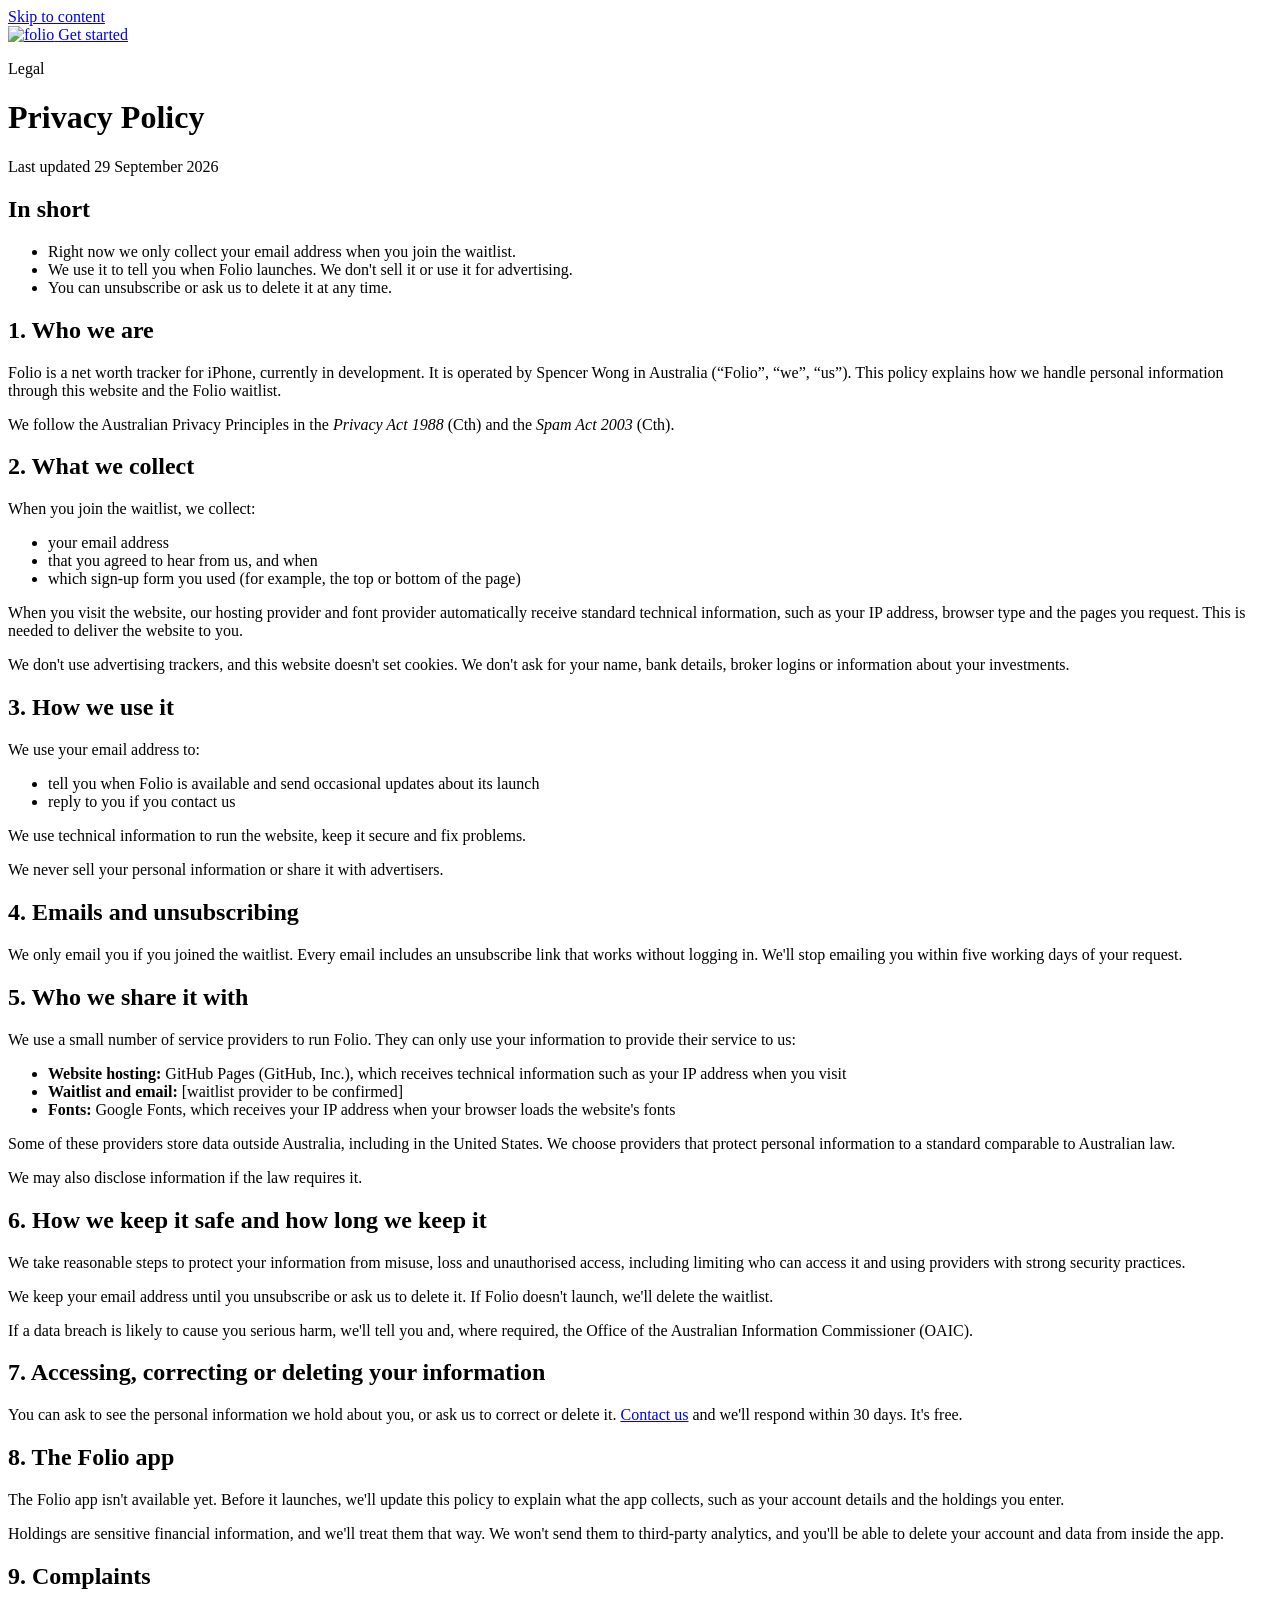
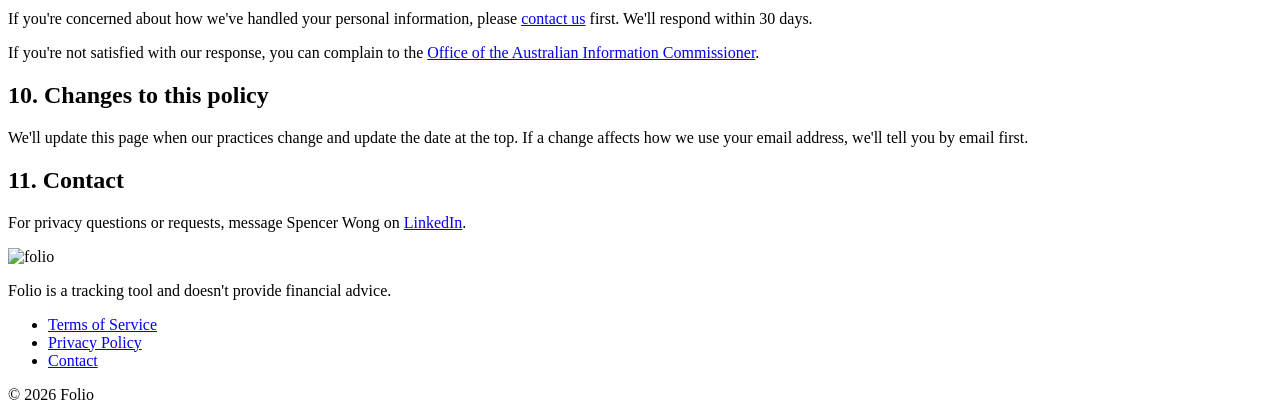
==== privacy.html @ 349275a3 "Add Terms of Service and Privacy Policy pages Co-Authored-By: Claude Opus 5.5 <noreply@anthropic.com" ====
<!doctype html>
<html lang="en-AU">
<head>
  <meta charset="utf-8">
  <meta name="viewport" content="width=device-width, initial-scale=1">
  <title>Privacy Policy · Folio</title>
  <meta name="description" content="How Folio collects, uses and protects your personal information.">
  <meta name="theme-color" content="#F6F7FA">
  <link rel="icon" href="media/favicon.svg" type="image/svg+xml">

  <link rel="preconnect" href="https://fonts.googleapis.com">
  <link rel="preconnect" href="https://fonts.gstatic.com" crossorigin>
  <link href="https://fonts.googleapis.com/css2?family=Inter:wght@400;500;600;700&display=swap" rel="stylesheet">
  <link rel="stylesheet" href="styles.css">
</head>
<body>
  <a class="skip-link" href="#main">Skip to content</a>

  <header class="site-header">
    <div class="container site-header__inner">
      <a href="index.html" class="logo" aria-label="Folio home">
        <img src="media/folio-logo.svg" alt="folio" width="434" height="168">
      </a>
      <a href="index.html#waitlist" class="btn btn--secondary btn--sm">Get started</a>
    </div>
  </header>

  <!--
    TODO before launch (PRD section 10):
    - Have a lawyer review this policy.
    - Fill in the waitlist provider in section 5.
    - Add a privacy contact email (LinkedIn alone needs an account to use).
    - Rewrite for the app (accounts, holdings, sign-in) before it collects anything.
  -->
  <main id="main" class="legal">
    <div class="container legal__inner">
      <p class="legal__kicker">Legal</p>
      <h1 class="legal__title">Privacy Policy</h1>
      <p class="legal__updated">Last updated 29 September 2026</p>

      <div class="card legal__summary">
        <h2>In short</h2>
        <ul>
          <li>Right now we only collect your email address when you join the waitlist.</li>
          <li>We use it to tell you when Folio launches. We don't sell it or use it for advertising.</li>
          <li>You can unsubscribe or ask us to delete it at any time.</li>
        </ul>
      </div>

      <section>
        <h2>1. Who we are</h2>
        <p>Folio is a net worth tracker for iPhone, currently in development. It is operated by Spencer Wong in Australia (“Folio”, “we”, “us”). This policy explains how we handle personal information through this website and the Folio waitlist.</p>
        <p>We follow the Australian Privacy Principles in the <em>Privacy Act 1988</em> (Cth) and the <em>Spam Act 2003</em> (Cth).</p>
      </section>

      <section>
        <h2>2. What we collect</h2>
        <p>When you join the waitlist, we collect:</p>
        <ul>
          <li>your email address</li>
          <li>that you agreed to hear from us, and when</li>
          <li>which sign-up form you used (for example, the top or bottom of the page)</li>
        </ul>
        <p>When you visit the website, our hosting provider and font provider automatically receive standard technical information, such as your IP address, browser type and the pages you request. This is needed to deliver the website to you.</p>
        <p>We don't use advertising trackers, and this website doesn't set cookies. We don't ask for your name, bank details, broker logins or information about your investments.</p>
      </section>

      <section>
        <h2>3. How we use it</h2>
        <p>We use your email address to:</p>
        <ul>
          <li>tell you when Folio is available and send occasional updates about its launch</li>
          <li>reply to you if you contact us</li>
        </ul>
        <p>We use technical information to run the website, keep it secure and fix problems.</p>
        <p>We never sell your personal information or share it with advertisers.</p>
      </section>

      <section>
        <h2>4. Emails and unsubscribing</h2>
        <p>We only email you if you joined the waitlist. Every email includes an unsubscribe link that works without logging in. We'll stop emailing you within five working days of your request.</p>
      </section>

      <section>
        <h2>5. Who we share it with</h2>
        <p>We use a small number of service providers to run Folio. They can only use your information to provide their service to us:</p>
        <ul>
          <li><strong>Website hosting:</strong> GitHub Pages (GitHub, Inc.), which receives technical information such as your IP address when you visit</li>
          <li><strong>Waitlist and email:</strong> [waitlist provider to be confirmed]</li>
          <li><strong>Fonts:</strong> Google Fonts, which receives your IP address when your browser loads the website's fonts</li>
        </ul>
        <p>Some of these providers store data outside Australia, including in the United States. We choose providers that protect personal information to a standard comparable to Australian law.</p>
        <p>We may also disclose information if the law requires it.</p>
      </section>

      <section>
        <h2>6. How we keep it safe and how long we keep it</h2>
        <p>We take reasonable steps to protect your information from misuse, loss and unauthorised access, including limiting who can access it and using providers with strong security practices.</p>
        <p>We keep your email address until you unsubscribe or ask us to delete it. If Folio doesn't launch, we'll delete the waitlist.</p>
        <p>If a data breach is likely to cause you serious harm, we'll tell you and, where required, the Office of the Australian Information Commissioner (OAIC).</p>
      </section>

      <section>
        <h2>7. Accessing, correcting or deleting your information</h2>
        <p>You can ask to see the personal information we hold about you, or ask us to correct or delete it. <a href="https://www.linkedin.com/in/spencerwongg/" rel="noopener" target="_blank">Contact us</a> and we'll respond within 30 days. It's free.</p>
      </section>

      <section>
        <h2>8. The Folio app</h2>
        <p>The Folio app isn't available yet. Before it launches, we'll update this policy to explain what the app collects, such as your account details and the holdings you enter.</p>
        <p>Holdings are sensitive financial information, and we'll treat them that way. We won't send them to third-party analytics, and you'll be able to delete your account and data from inside the app.</p>
      </section>

      <section>
        <h2>9. Complaints</h2>
        <p>If you're concerned about how we've handled your personal information, please <a href="https://www.linkedin.com/in/spencerwongg/" rel="noopener" target="_blank">contact us</a> first. We'll respond within 30 days.</p>
        <p>If you're not satisfied with our response, you can complain to the <a href="https://www.oaic.gov.au/privacy/privacy-complaints" rel="noopener" target="_blank">Office of the Australian Information Commissioner</a>.</p>
      </section>

      <section>
        <h2>10. Changes to this policy</h2>
        <p>We'll update this page when our practices change and update the date at the top. If a change affects how we use your email address, we'll tell you by email first.</p>
      </section>

      <section>
        <h2>11. Contact</h2>
        <p>For privacy questions or requests, message Spencer Wong on <a href="https://www.linkedin.com/in/spencerwongg/" rel="noopener" target="_blank">LinkedIn</a>.</p>
      </section>
    </div>
  </main>

  <footer class="site-footer">
    <div class="container site-footer__inner">
      <img src="media/folio-logo.svg" alt="folio" width="434" height="168" class="site-footer__logo">
      <p class="site-footer__disclaimer">Folio is a tracking tool and doesn't provide financial advice.</p>
      <nav aria-label="Footer">
        <ul class="site-footer__links">
          <li><a href="terms.html">Terms of Service</a></li>
          <li><a href="privacy.html" aria-current="page">Privacy Policy</a></li>
          <li><a href="https://www.linkedin.com/in/spencerwongg/" rel="noopener" target="_blank">Contact</a></li>
        </ul>
      </nav>
      <p class="site-footer__copy">© 2026 Folio</p>
    </div>
  </footer>
</body>
</html>
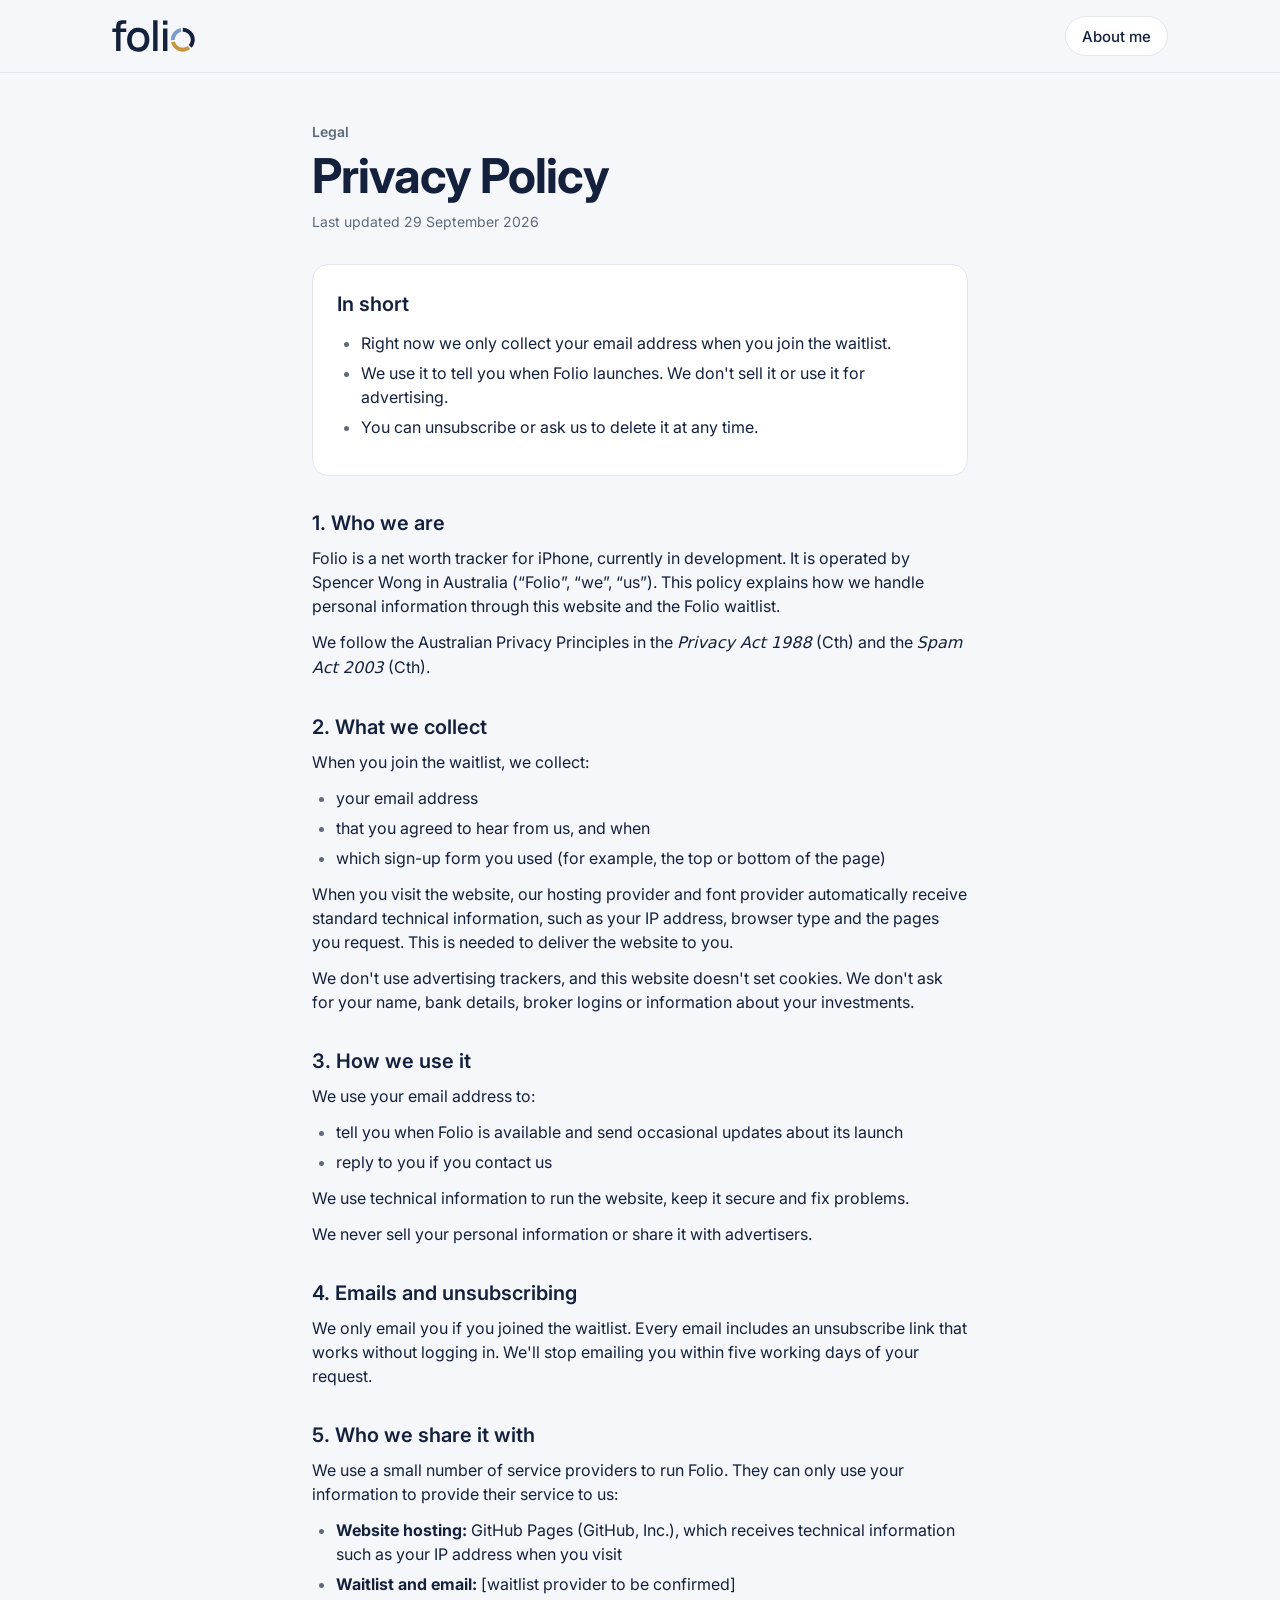
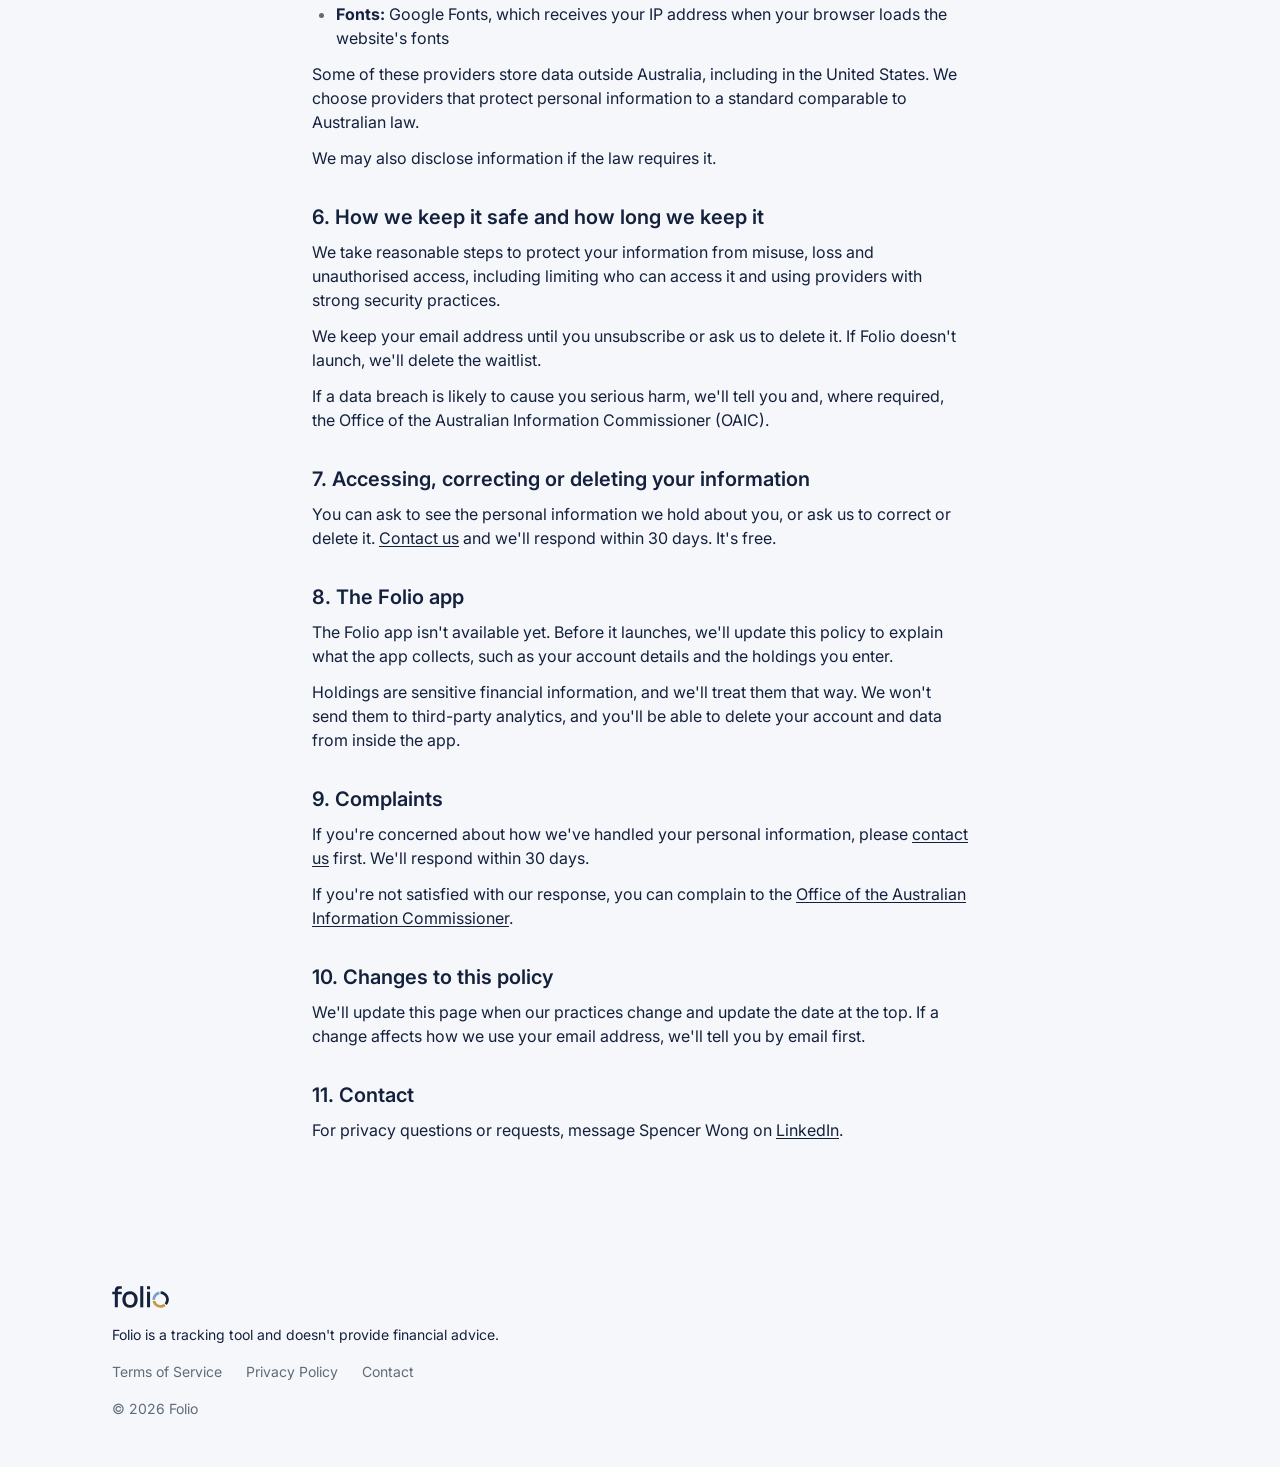
==== commit f53e225f: "Link header button to personal website Co-Authored-By: Claude Opus 5.5 <noreply@anthropic.com>" ====
--- a/privacy.html
+++ b/privacy.html
@@ -21,7 +21,7 @@
       <a href="index.html" class="logo" aria-label="Folio home">
         <img src="media/folio-logo.svg" alt="folio" width="434" height="168">
       </a>
-      <a href="index.html#waitlist" class="btn btn--secondary btn--sm">Get started</a>
+      <a href="https://spencerwong1.github.io/" class="btn btn--secondary btn--sm" rel="noopener" target="_blank">About me</a>
     </div>
   </header>
 
--- a/styles.css
+++ b/styles.css
@@ -0,0 +1,461 @@
+/* ==========================================================================
+   Tokens (single source of truth, see CLAUDE.md section 1)
+   ========================================================================== */
+:root {
+  /* Brand */
+  --navy: #14213D;
+  --gold: #C8963E;
+  --blue-grey: #7F9CC7;
+  --cream: #F1EFE8;
+
+  /* Surfaces and text */
+  --bg: #F6F7FA;
+  --surface: #FFFFFF;
+  --border: #E3E6EC;
+  --text: #14213D;
+  --text-muted: #5F6B7A;
+
+  /* Gain and loss */
+  --gain: #1E8E5A;
+  --gain-text: #187A4C;
+  --gain-tint: #E3F3EA;
+  --gain-on-navy: #4FD1A1;
+  --loss: #D64545;
+  --loss-on-navy: #FF8080;
+  --loss-tint: #FBE9E9;
+
+  /* Chart palette, in order */
+  --chart-1: #14213D;
+  --chart-2: #7F9CC7;
+  --chart-3: #2A9D8F;
+  --chart-4: #C8963E;
+  --chart-5: #8E7DBE;
+  --chart-6: #D9C7A0;
+
+  /* Type */
+  --font-sans: "Inter", system-ui, -apple-system, "Segoe UI", Roboto, sans-serif;
+
+  /* Spacing (8pt grid) */
+  --space-1: 8px;
+  --space-2: 16px;
+  --space-3: 24px;
+  --space-4: 32px;
+  --space-5: 40px;
+  --space-6: 48px;
+  --space-8: 64px;
+  --space-12: 96px;
+
+  /* Radii */
+  --radius-input: 12px;
+  --radius-card: 16px;
+  --radius-pill: 999px;
+  --radius-phone: 52px;
+
+  --container: 1120px;
+}
+
+/* ==========================================================================
+   Base
+   ========================================================================== */
+*, *::before, *::after { box-sizing: border-box; }
+
+html { -webkit-text-size-adjust: 100%; }
+@media (prefers-reduced-motion: no-preference) {
+  html { scroll-behavior: smooth; }
+}
+
+body {
+  margin: 0;
+  font-family: var(--font-sans);
+  font-size: 16px;
+  line-height: 1.5;
+  color: var(--text);
+  background: var(--bg);
+  -webkit-font-smoothing: antialiased;
+}
+
+h1, h2, h3, p, ul, ol, figure { margin: 0; }
+ul, ol { padding: 0; list-style: none; }
+img { display: block; max-width: 100%; }
+a { color: inherit; }
+
+:focus-visible {
+  outline: 2px solid var(--navy);
+  outline-offset: 3px;
+  border-radius: 4px;
+}
+
+.container {
+  width: 100%;
+  max-width: var(--container);
+  margin: 0 auto;
+  padding: 0 var(--space-2);
+}
+@media (min-width: 768px) {
+  .container { padding: 0 var(--space-4); }
+}
+
+.visually-hidden {
+  position: absolute !important;
+  width: 1px; height: 1px;
+  overflow: hidden;
+  clip: rect(0 0 0 0);
+  white-space: nowrap;
+}
+
+.skip-link {
+  position: absolute;
+  left: var(--space-2);
+  top: -100px;
+  padding: var(--space-1) var(--space-2);
+  background: var(--navy);
+  color: var(--surface);
+  border-radius: var(--radius-pill);
+  z-index: 10;
+}
+.skip-link:focus { top: var(--space-2); }
+
+/* ==========================================================================
+   Components
+   ========================================================================== */
+.btn {
+  display: inline-flex;
+  align-items: center;
+  justify-content: center;
+  height: 48px;
+  padding: 0 var(--space-3);
+  border-radius: var(--radius-pill);
+  border: 1px solid transparent;
+  font: 500 16px/1 var(--font-sans);
+  text-decoration: none;
+  white-space: nowrap;
+  cursor: pointer;
+  transition: opacity 0.15s ease;
+}
+.btn:hover { opacity: 0.88; }
+.btn--sm { height: 40px; padding: 0 var(--space-2); font-size: 15px; }
+
+.btn--primary   { background: var(--navy); color: var(--surface); }
+.btn--secondary { background: var(--surface); color: var(--navy); border-color: var(--border); }
+.btn--on-navy   { background: var(--cream); color: var(--navy); }
+
+.input {
+  width: 100%;
+  height: 48px;
+  padding: 0 var(--space-2);
+  border: 1px solid var(--border);
+  border-radius: var(--radius-input);
+  background: var(--surface);
+  color: var(--text);
+  font: 400 16px/1 var(--font-sans);
+}
+.input::placeholder { color: var(--text-muted); }
+.input[aria-invalid="true"] { border-color: var(--loss); }
+
+.card {
+  background: var(--surface);
+  border: 1px solid var(--border);
+  border-radius: var(--radius-card);
+}
+
+.pill {
+  display: inline-flex;
+  align-items: center;
+  gap: 6px;
+  padding: 6px 12px;
+  border-radius: var(--radius-pill);
+  font-size: 14px;
+  font-weight: 500;
+  font-variant-numeric: tabular-nums;
+}
+.pill--gain { background: var(--gain-tint); color: var(--gain-text); }
+
+/* Phone mockup. The exported Figma frames have square black corners outside
+   the rounded screen, so the image is clipped to the screen radius (55/393). */
+.phone {
+  width: min(300px, 78vw);
+  padding: 10px;
+  background: var(--navy);
+  border-radius: var(--radius-phone);
+  flex-shrink: 0;
+}
+.phone img {
+  width: 100%;
+  height: auto;
+  border-radius: 14% / 6.5%;
+}
+
+/* Waitlist form */
+.waitlist { max-width: 460px; }
+.waitlist__row {
+  display: flex;
+  flex-direction: column;
+  gap: var(--space-1);
+}
+@media (min-width: 480px) {
+  .waitlist__row { flex-direction: row; }
+  .waitlist__row .input { flex: 1; }
+}
+.waitlist__consent {
+  margin-top: 12px;
+  font-size: 13px;
+  color: var(--text-muted);
+}
+.waitlist__status {
+  margin-top: var(--space-1);
+  font-size: 14px;
+  font-weight: 500;
+  min-height: 1.5em;
+}
+.waitlist__status[data-state="success"] { color: var(--gain-text); }
+.waitlist__status[data-state="error"]   { color: var(--loss); }
+
+.waitlist--on-navy .input { border-color: transparent; }
+.waitlist--on-navy .waitlist__consent { color: var(--cream); opacity: 0.8; }
+.waitlist--on-navy .waitlist__status[data-state="success"] { color: var(--gain-on-navy); }
+.waitlist--on-navy .waitlist__status[data-state="error"]   { color: var(--loss-on-navy); }
+.waitlist--on-navy :focus-visible { outline-color: var(--cream); }
+
+/* ==========================================================================
+   Sections
+   ========================================================================== */
+.site-header__inner {
+  display: flex;
+  align-items: center;
+  justify-content: space-between;
+  height: 72px;
+}
+.logo { display: inline-flex; text-decoration: none; }
+.logo img { height: 32px; width: auto; }
+
+/* Hero */
+.hero { padding: var(--space-6) 0 var(--space-8); }
+.hero__inner {
+  display: flex;
+  flex-direction: column;
+  align-items: center;
+  gap: var(--space-6);
+}
+.eyebrow {
+  display: inline-flex;
+  align-items: center;
+  gap: var(--space-1);
+  margin-bottom: var(--space-2);
+  font-size: 14px;
+  font-weight: 500;
+  color: var(--text-muted);
+}
+.eyebrow__dot {
+  width: 8px; height: 8px;
+  border-radius: 50%;
+  background: var(--gold);
+}
+.hero__title {
+  font-size: clamp(36px, 8vw, 60px);
+  line-height: 1.05;
+  font-weight: 700;
+  letter-spacing: -0.03em;
+  max-width: 12ch;
+}
+.hero__lede {
+  margin: var(--space-3) 0 var(--space-4);
+  font-size: 18px;
+  color: var(--text-muted);
+  max-width: 34ch;
+}
+
+@media (min-width: 960px) {
+  .hero { padding: var(--space-8) 0 var(--space-12); }
+  .hero__inner {
+    flex-direction: row;
+    justify-content: space-between;
+    gap: var(--space-8);
+  }
+  .hero__copy { flex: 1; }
+  .hero__phone { width: 320px; }
+}
+
+/* Features */
+.features { padding: var(--space-2) 0; border-top: 1px solid var(--border); }
+.feature {
+  display: flex;
+  flex-direction: column;
+  align-items: center;
+  gap: var(--space-5);
+  padding: var(--space-6) 0;
+}
+.feature__copy { width: 100%; max-width: 440px; }
+.feature__kicker {
+  font-size: 14px;
+  font-weight: 600;
+  color: var(--text-muted);
+  margin-bottom: var(--space-1);
+}
+.feature__title {
+  font-size: clamp(28px, 5vw, 40px);
+  line-height: 1.15;
+  font-weight: 700;
+  letter-spacing: -0.02em;
+}
+.feature__body {
+  margin-top: var(--space-2);
+  font-size: 17px;
+  color: var(--text-muted);
+}
+
+@media (min-width: 960px) {
+  .feature {
+    flex-direction: row;
+    justify-content: center;
+    gap: var(--space-12);
+    padding: var(--space-8) 0;
+  }
+  .feature--reverse { flex-direction: row-reverse; }
+}
+
+/* Feature details */
+.stat { margin-top: var(--space-4); }
+.stat__label {
+  font-size: 12px;
+  font-weight: 600;
+  letter-spacing: 0.06em;
+  text-transform: uppercase;
+  color: var(--text-muted);
+}
+.stat__value {
+  margin: 4px 0 12px;
+  font-size: 40px;
+  font-weight: 700;
+  letter-spacing: -0.02em;
+  font-variant-numeric: tabular-nums;
+}
+
+.split { margin-top: var(--space-4); }
+.split__bar {
+  display: flex;
+  gap: 3px;
+  height: 12px;
+  border-radius: var(--radius-pill);
+  overflow: hidden;
+}
+.split__seg--1 { background: var(--chart-1); }
+.split__seg--2 { background: var(--chart-2); }
+.split__seg--3 { background: var(--chart-3); }
+.split__legend {
+  display: flex;
+  flex-wrap: wrap;
+  gap: var(--space-1) var(--space-3);
+  margin-top: var(--space-2);
+  font-size: 15px;
+  color: var(--text-muted);
+}
+.split__legend li { display: inline-flex; align-items: center; gap: var(--space-1); }
+.split__legend strong { color: var(--text); font-weight: 600; font-variant-numeric: tabular-nums; }
+.dot { width: 10px; height: 10px; border-radius: 50%; }
+.dot--1 { background: var(--chart-1); }
+.dot--2 { background: var(--chart-2); }
+.dot--3 { background: var(--chart-3); }
+
+.checklist { margin-top: var(--space-3); display: grid; gap: 12px; }
+.checklist li {
+  position: relative;
+  padding-left: 28px;
+  font-size: 16px;
+}
+.checklist li::before {
+  content: "";
+  position: absolute;
+  left: 2px;
+  top: 5px;
+  width: 12px;
+  height: 7px;
+  border-left: 2px solid var(--navy);
+  border-bottom: 2px solid var(--navy);
+  transform: rotate(-45deg);
+}
+
+/* How it works */
+.steps { padding: var(--space-8) 0 var(--space-12); }
+.section-title {
+  font-size: clamp(28px, 5vw, 40px);
+  font-weight: 700;
+  letter-spacing: -0.02em;
+  margin-bottom: var(--space-4);
+}
+.steps__list { display: grid; gap: var(--space-2); }
+@media (min-width: 768px) {
+  .steps__list { grid-template-columns: repeat(3, 1fr); }
+}
+.step { padding: var(--space-3); }
+.step__num {
+  display: inline-grid;
+  place-items: center;
+  width: 32px; height: 32px;
+  border-radius: 50%;
+  background: var(--navy);
+  color: var(--surface);
+  font-size: 14px;
+  font-weight: 600;
+}
+.step__title { margin: var(--space-2) 0 var(--space-1); font-size: 18px; font-weight: 600; }
+.step__body { color: var(--text-muted); }
+
+/* Final CTA */
+.cta { background: var(--navy); color: var(--cream); }
+.cta__inner {
+  display: flex;
+  flex-direction: column;
+  align-items: center;
+  text-align: center;
+  padding-top: var(--space-12);
+  padding-bottom: var(--space-12);
+}
+.cta__title {
+  font-size: clamp(30px, 6vw, 48px);
+  font-weight: 700;
+  line-height: 1.1;
+  letter-spacing: -0.02em;
+  max-width: 16ch;
+}
+.cta__lede { margin: var(--space-2) 0 var(--space-4); font-size: 18px; max-width: 40ch; opacity: 0.85; }
+.cta .waitlist { width: 100%; }
+
+/* Footer */
+.site-footer { padding: var(--space-6) 0; }
+.site-footer__inner {
+  display: grid;
+  gap: var(--space-2);
+  font-size: 14px;
+  color: var(--text-muted);
+}
+.site-footer__logo { height: 22px; width: auto; }
+.site-footer__disclaimer { color: var(--text); }
+.site-footer__links { display: flex; flex-wrap: wrap; gap: var(--space-1) var(--space-3); }
+.site-footer__links a { text-decoration: none; }
+.site-footer__links a:hover { color: var(--text); text-decoration: underline; }
+
+/* Legal pages (Terms, Privacy) */
+.legal { padding: var(--space-6) 0 var(--space-12); border-top: 1px solid var(--border); }
+.legal__inner { max-width: 720px; }
+.legal__kicker {
+  font-size: 14px;
+  font-weight: 600;
+  color: var(--text-muted);
+  margin-bottom: var(--space-1);
+}
+.legal__title {
+  font-size: clamp(32px, 6vw, 48px);
+  line-height: 1.1;
+  font-weight: 700;
+  letter-spacing: -0.02em;
+}
+.legal__updated { margin-top: var(--space-1); font-size: 14px; color: var(--text-muted); }
+.legal__summary { margin: var(--space-4) 0; padding: var(--space-3); }
+.legal__summary h2 { margin-top: 0; }
+.legal section { margin-top: var(--space-4); }
+.legal h2 { font-size: 20px; font-weight: 600; margin-bottom: var(--space-1); }
+.legal p + p { margin-top: 12px; }
+.legal ul { margin: 12px 0; padding-left: var(--space-3); list-style: disc; }
+.legal li + li { margin-top: 6px; }
+.legal li::marker { color: var(--text-muted); }
+.legal a { text-underline-offset: 2px; }
